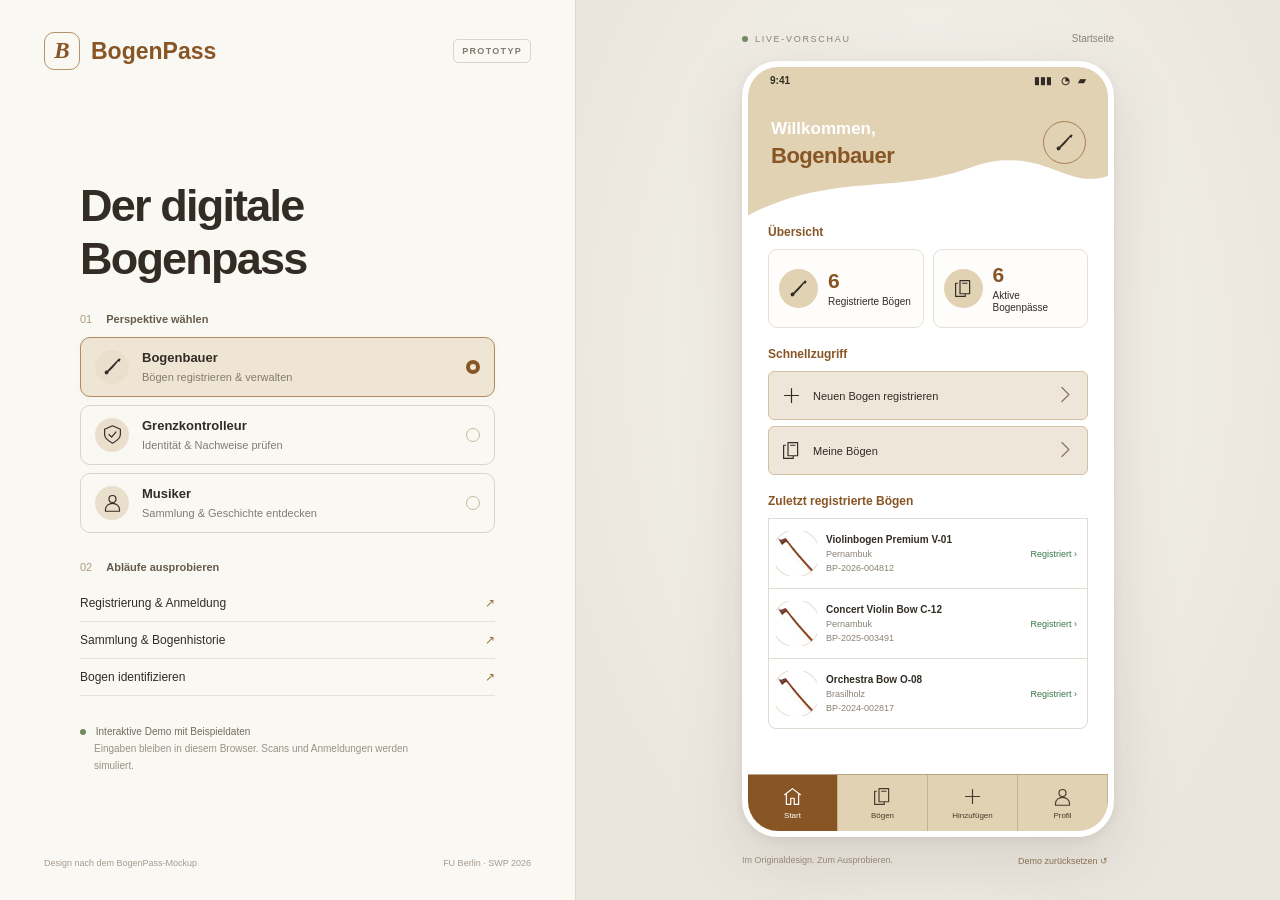
==== index.html @ 3755e8b5 "Prepare interactive mockup for GitHub Pages" ====
<!doctype html>
<html lang="de">
<head>
  <meta charset="utf-8">
  <meta name="viewport" content="width=device-width, initial-scale=1">
  <meta http-equiv="refresh" content="0; url=BogenPass_Interaktiv_04-11-2026_v0.1.html">
  <title>BogenPass – Interaktiver Prototyp</title>
</head>
<body>
  <p><a href="BogenPass_Interaktiv_04-11-2026_v0.1.html">BogenPass-Mockup öffnen</a></p>
</body>
</html>
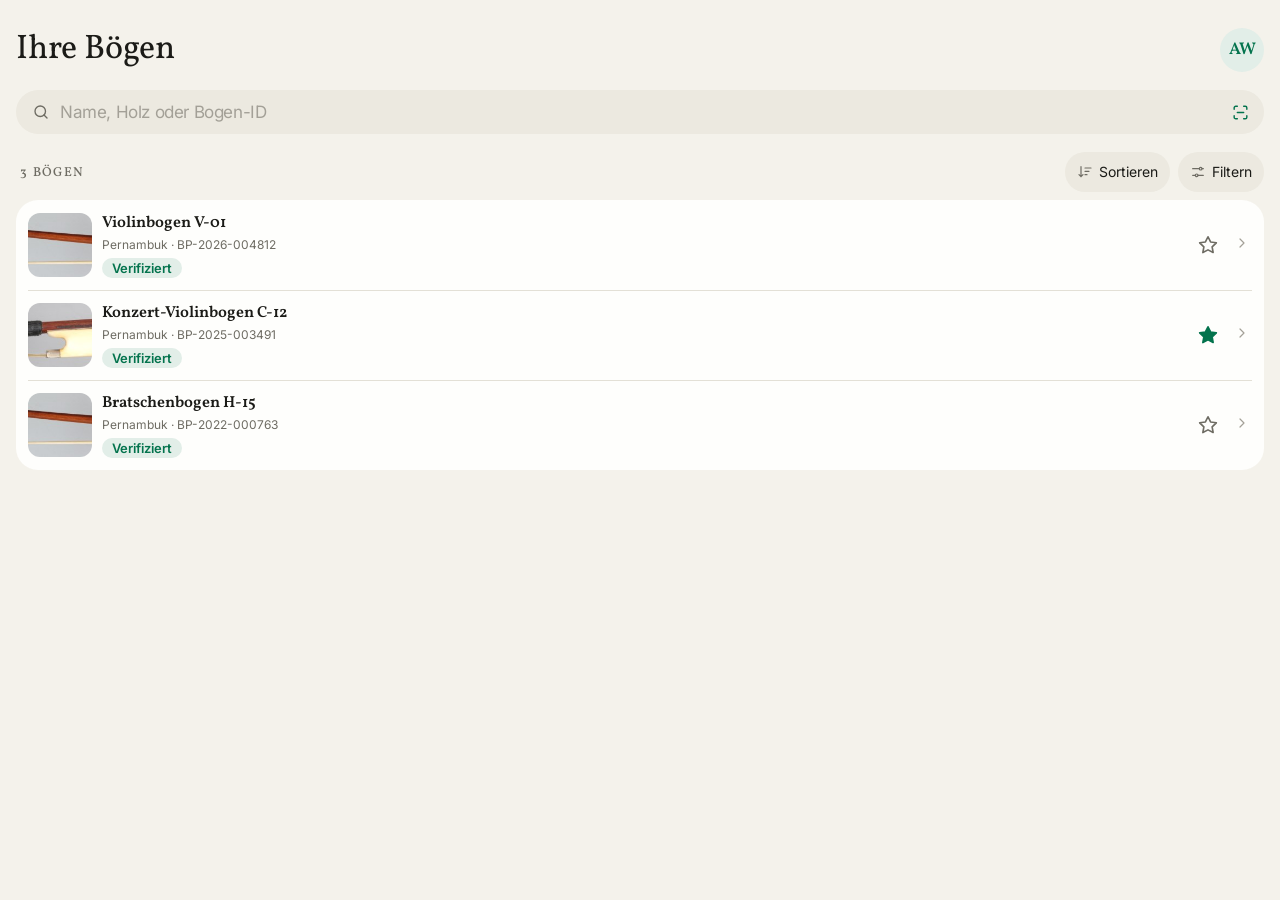
==== commit da296d2b: "Add new design" ====
--- a/index.html
+++ b/index.html
@@ -1,12 +1,30 @@
 <!doctype html>
 <html lang="de">
-<head>
-  <meta charset="utf-8">
-  <meta name="viewport" content="width=device-width, initial-scale=1">
-  <meta http-equiv="refresh" content="0; url=BogenPass_Interaktiv_04-11-2026_v0.1.html">
-  <title>BogenPass – Interaktiver Prototyp</title>
-</head>
-<body>
-  <p><a href="BogenPass_Interaktiv_04-11-2026_v0.1.html">BogenPass-Mockup öffnen</a></p>
-</body>
+  <head>
+    <meta charset="utf-8" />
+    <meta
+      name="viewport"
+      content="width=device-width, initial-scale=1, viewport-fit=cover"
+    />
+    <meta name="theme-color" content="#f4f2eb" />
+    <title>BogenPass</title>
+    <link rel="stylesheet" href="./fonts.css" />
+    <link rel="stylesheet" href="./style.css" />
+    <!-- Die Skripte werden auch über file:// in dieser Reihenfolge ausgeführt. -->
+    <script defer src="./data.js"></script>
+    <script defer src="./components.js"></script>
+    <script defer src="./bow-list.js"></script>
+    <script defer src="./onboarding.js"></script>
+    <script defer src="./passes.js"></script>
+    <script defer src="./profile.js"></script>
+    <script defer src="./control.js"></script>
+    <script defer src="./workshop.js"></script>
+    <script defer src="./overlays.js"></script>
+    <script defer src="./app.js"></script>
+  </head>
+  <body>
+    <main id="view"></main>
+    <div id="ov"></div>
+    <div id="toast" class="toast" role="status"></div>
+  </body>
 </html>
--- a/fonts.css
+++ b/fonts.css
@@ -0,0 +1,71 @@
+@font-face {
+  font-family: "Inter";
+  font-style: normal;
+  font-weight: 400;
+  font-display: swap;
+  src: url("./assets/fonts/inter.woff2") format("woff2");
+  unicode-range:
+    U+0000-00FF, U+0131, U+0152-0153, U+02BB-02BC, U+02C6, U+02DA, U+02DC,
+    U+0304, U+0308, U+0329, U+2000-206F, U+20AC, U+2122, U+2191, U+2193, U+2212,
+    U+2215, U+FEFF, U+FFFD;
+}
+
+@font-face {
+  font-family: "Inter";
+  font-style: normal;
+  font-weight: 600;
+  font-display: swap;
+  src: url("./assets/fonts/inter.woff2") format("woff2");
+  unicode-range:
+    U+0000-00FF, U+0131, U+0152-0153, U+02BB-02BC, U+02C6, U+02DA, U+02DC,
+    U+0304, U+0308, U+0329, U+2000-206F, U+20AC, U+2122, U+2191, U+2193, U+2212,
+    U+2215, U+FEFF, U+FFFD;
+}
+
+@font-face {
+  font-family: "Vollkorn";
+  font-style: italic;
+  font-weight: 400;
+  font-display: swap;
+  src: url("./assets/fonts/vollkorn-italic.woff2") format("woff2");
+  unicode-range:
+    U+0000-00FF, U+0131, U+0152-0153, U+02BB-02BC, U+02C6, U+02DA, U+02DC,
+    U+0304, U+0308, U+0329, U+2000-206F, U+20AC, U+2122, U+2191, U+2193, U+2212,
+    U+2215, U+FEFF, U+FFFD;
+}
+
+@font-face {
+  font-family: "Vollkorn";
+  font-style: normal;
+  font-weight: 400;
+  font-display: swap;
+  src: url("./assets/fonts/vollkorn.woff2") format("woff2");
+  unicode-range:
+    U+0000-00FF, U+0131, U+0152-0153, U+02BB-02BC, U+02C6, U+02DA, U+02DC,
+    U+0304, U+0308, U+0329, U+2000-206F, U+20AC, U+2122, U+2191, U+2193, U+2212,
+    U+2215, U+FEFF, U+FFFD;
+}
+
+@font-face {
+  font-family: "Vollkorn";
+  font-style: normal;
+  font-weight: 500;
+  font-display: swap;
+  src: url("./assets/fonts/vollkorn.woff2") format("woff2");
+  unicode-range:
+    U+0000-00FF, U+0131, U+0152-0153, U+02BB-02BC, U+02C6, U+02DA, U+02DC,
+    U+0304, U+0308, U+0329, U+2000-206F, U+20AC, U+2122, U+2191, U+2193, U+2212,
+    U+2215, U+FEFF, U+FFFD;
+}
+
+@font-face {
+  font-family: "Vollkorn";
+  font-style: normal;
+  font-weight: 600;
+  font-display: swap;
+  src: url("./assets/fonts/vollkorn.woff2") format("woff2");
+  unicode-range:
+    U+0000-00FF, U+0131, U+0152-0153, U+02BB-02BC, U+02C6, U+02DA, U+02DC,
+    U+0304, U+0308, U+0329, U+2000-206F, U+20AC, U+2122, U+2191, U+2193, U+2212,
+    U+2215, U+FEFF, U+FFFD;
+}
--- a/style.css
+++ b/style.css
@@ -0,0 +1,1577 @@
+:root {
+  color-scheme: light;
+  --surface: #fefefc;
+  --grouped: #f4f2eb;
+  --t1: #1b1b17;
+  --t2: #6e6c63;
+  --t3: #a3a097;
+  --sep: #e3e0d6;
+  --acc: #03734d;
+  --tint: #e2eee8;
+  --quiet: #ece9e0;
+  --danger: #b3402e;
+  --dtint: #f6e6e1;
+  --warn: #8a5a00;
+  --wtint: #f3e9d2;
+  --plate: #c9cacb;
+  --r: 22px;
+  --serif: "Vollkorn", Georgia, serif;
+  --sans: "Inter", system-ui, -apple-system, sans-serif;
+}
+* {
+  box-sizing: border-box;
+  min-width: 0;
+  -webkit-tap-highlight-color: transparent;
+}
+html,
+body {
+  height: 100%;
+}
+body {
+  margin: 0;
+  background: var(--grouped);
+  color: var(--t1);
+  font: 400 17px/22px var(--sans);
+  letter-spacing: -0.4px;
+  overflow: hidden;
+}
+button {
+  font: inherit;
+  color: inherit;
+  cursor: pointer;
+}
+:focus-visible {
+  outline: 2px solid var(--acc);
+  outline-offset: 2px;
+}
+#view,
+#ov {
+  position: absolute;
+  inset: 0;
+}
+#ov:empty {
+  display: none;
+}
+#ov {
+  z-index: 60;
+}
+.scr {
+  position: absolute;
+  inset: 0;
+  overflow-y: auto;
+  overflow-x: hidden;
+  background: var(--grouped);
+  scrollbar-width: none;
+}
+.scr::-webkit-scrollbar {
+  display: none;
+}
+.scr.white {
+  background: var(--surface);
+}
+.scr.dark {
+  background: #141410;
+}
+.enter {
+  animation: slin 0.3s cubic-bezier(0.2, 0.8, 0.2, 1);
+}
+.back {
+  animation: slback 0.3s cubic-bezier(0.2, 0.8, 0.2, 1);
+}
+@keyframes slin {
+  from {
+    transform: translateX(36px);
+    opacity: 0;
+  }
+}
+@keyframes slback {
+  from {
+    transform: translateX(-36px);
+    opacity: 0;
+  }
+}
+@keyframes up {
+  from {
+    transform: translateY(100%);
+  }
+}
+@keyframes fade {
+  from {
+    opacity: 0;
+  }
+}
+@keyframes pop {
+  from {
+    transform: scale(0.9);
+    opacity: 0;
+  }
+}
+@keyframes sweep {
+  0% {
+    top: 14%;
+  }
+  50% {
+    top: 82%;
+  }
+  100% {
+    top: 14%;
+  }
+}
+@media (prefers-reduced-motion: reduce) {
+  * {
+    animation: none !important;
+    transition: none !important;
+  }
+}
+.content {
+  padding: 8px 16px 56px;
+  display: flex;
+  flex-direction: column;
+  gap: 22px;
+}
+.nav {
+  position: absolute;
+  top: var(--safe-top);
+  left: 0;
+  right: 0;
+  height: 56px;
+  display: flex;
+  align-items: center;
+  justify-content: space-between;
+  padding: 0 16px;
+  z-index: 5;
+}
+.nav.flow {
+  position: relative;
+  top: auto;
+  margin-top: var(--safe-top);
+}
+.circ {
+  width: 44px;
+  height: 44px;
+  border-radius: 999px;
+  background: var(--surface);
+  border: 1px solid var(--sep);
+  box-shadow: 0 4px 8px rgba(28, 26, 15, 0.08);
+  display: grid;
+  place-items: center;
+  color: var(--t1);
+  padding: 0;
+  flex: none;
+}
+.circ.go {
+  background: var(--acc);
+  border-color: var(--acc);
+  color: #fff;
+}
+.navt {
+  font: 600 17px/22px var(--sans);
+  letter-spacing: -0.4px;
+}
+.eyebrow {
+  font: 500 13px/16px var(--serif);
+  letter-spacing: 1.3px;
+  text-transform: uppercase;
+  color: var(--acc);
+}
+.eyebrow.d {
+  color: var(--danger);
+}
+.eyebrow.w {
+  color: var(--warn);
+}
+.lt {
+  font: 400 34px/40px var(--serif);
+  letter-spacing: -0.2px;
+  margin: 0;
+}
+.ti {
+  font: 400 26px/32px var(--serif);
+  letter-spacing: -0.1px;
+  margin: 0;
+}
+.t3 {
+  font: 400 21px/26px var(--serif);
+}
+.hl {
+  font: 600 17px/22px var(--serif);
+}
+.callout {
+  font: 400 16px/21px var(--sans);
+  letter-spacing: -0.05px;
+  color: var(--t2);
+  margin: 0;
+}
+.fn {
+  font: 400 13px/18px var(--sans);
+  letter-spacing: 0;
+  color: var(--t2);
+}
+.sh {
+  font: 500 13px/16px var(--serif);
+  letter-spacing: 1.3px;
+  text-transform: uppercase;
+  color: var(--t2);
+  padding: 4px 16px 2px;
+}
+.center {
+  text-align: center;
+  display: flex;
+  flex-direction: column;
+  align-items: center;
+  gap: 10px;
+}
+.group {
+  display: flex;
+  flex-direction: column;
+  gap: 8px;
+}
+.card {
+  background: var(--surface);
+  border-radius: var(--r);
+  overflow: hidden;
+  display: flex;
+  flex-direction: column;
+}
+.card.bd {
+  border: 1px solid var(--sep);
+}
+.field {
+  position: relative;
+  display: flex;
+  flex-direction: column;
+  justify-content: center;
+  gap: 2px;
+  min-height: 60px;
+  padding: 10px 16px;
+}
+.field:not(:last-child)::after,
+.row:not(:last-child)::after,
+.bowrow:not(:last-child)::after {
+  content: "";
+  position: absolute;
+  left: 16px;
+  right: 0;
+  bottom: 0;
+  height: 1px;
+  background: var(--sep);
+}
+.field label {
+  font: 400 12px/16px var(--sans);
+  letter-spacing: 0;
+  color: var(--t2);
+}
+.field input,
+.field textarea,
+.field select {
+  border: 0;
+  background: none;
+  padding: 0;
+  font: 400 17px/22px var(--sans);
+  letter-spacing: -0.4px;
+  color: var(--t1);
+  outline: none;
+  width: 100%;
+  resize: none;
+  appearance: none;
+}
+.field input::placeholder,
+.field textarea::placeholder {
+  color: var(--t3);
+}
+.field:focus-within label {
+  color: var(--acc);
+}
+.field.err label {
+  color: var(--danger);
+}
+.errmsg {
+  color: var(--danger);
+  font: 400 13px/18px var(--sans);
+  letter-spacing: 0;
+  padding: 0 16px;
+  margin-top: -12px;
+}
+.btn {
+  min-height: 52px;
+  border-radius: 999px;
+  border: 0;
+  width: 100%;
+  display: flex;
+  align-items: center;
+  justify-content: center;
+  gap: 8px;
+  font: 600 17px/22px var(--sans);
+  letter-spacing: -0.4px;
+  padding: 0 24px;
+  flex: none;
+}
+.btn.pri {
+  background: var(--acc);
+  color: var(--surface);
+}
+.btn.sec {
+  background: var(--surface);
+  border: 1px solid var(--sep);
+  box-shadow: 0 2px 5px rgba(26, 23, 13, 0.06);
+  color: var(--t1);
+}
+.btn.dan {
+  background: var(--dtint);
+  color: var(--danger);
+}
+.btn.lnk {
+  background: none;
+  color: var(--acc);
+  min-height: 44px;
+}
+.btn:active,
+.row:active,
+.bowrow:active,
+.role:active {
+  opacity: 0.75;
+}
+.stack {
+  display: flex;
+  flex-direction: column;
+  gap: 12px;
+}
+.link {
+  border: 0;
+  background: none;
+  padding: 0;
+  color: var(--acc);
+  font: 400 15px/20px var(--sans);
+  letter-spacing: -0.2px;
+  min-height: 32px;
+}
+.row {
+  position: relative;
+  display: flex;
+  align-items: center;
+  gap: 14px;
+  min-height: 52px;
+  padding: 0 14px 0 16px;
+  width: 100%;
+  background: none;
+  border: 0;
+  text-align: left;
+  color: var(--t1);
+}
+.row:not(:last-child)::after {
+  left: 52px;
+}
+.row .lbl {
+  flex: 1;
+  font: 400 17px/22px var(--sans);
+  letter-spacing: -0.4px;
+}
+.row .val {
+  font: 400 17px/22px var(--sans);
+  letter-spacing: -0.4px;
+  color: var(--t2);
+  white-space: nowrap;
+  overflow: hidden;
+  text-overflow: ellipsis;
+  max-width: 60%;
+}
+.row.red {
+  color: var(--danger);
+}
+.chev {
+  color: var(--t3);
+  flex: none;
+}
+.badge {
+  display: inline-flex;
+  padding: 3px 10px;
+  border-radius: 999px;
+  font: 600 13px/18px var(--sans);
+  letter-spacing: 0;
+  background: var(--tint);
+  color: var(--acc);
+  white-space: nowrap;
+  flex: none;
+}
+.badge.d {
+  background: var(--dtint);
+  color: var(--danger);
+}
+.badge.q {
+  background: var(--quiet);
+  color: var(--t2);
+}
+.badge.w {
+  background: var(--wtint);
+  color: var(--warn);
+}
+.tile {
+  width: 44px;
+  height: 44px;
+  border-radius: 12px;
+  display: grid;
+  place-items: center;
+  background: var(--quiet);
+  flex: none;
+  color: var(--t1);
+}
+.tile.a {
+  background: var(--tint);
+  color: var(--acc);
+}
+.tile.d {
+  background: var(--dtint);
+  color: var(--danger);
+}
+.tile.w {
+  background: var(--wtint);
+  color: var(--warn);
+}
+.tile.big {
+  width: 64px;
+  height: 64px;
+  border-radius: 999px;
+}
+.avatar {
+  width: 44px;
+  height: 44px;
+  border-radius: 999px;
+  background: var(--tint);
+  color: var(--acc);
+  display: grid;
+  place-items: center;
+  font: 600 17px/22px var(--serif);
+  border: 0;
+  flex: none;
+  padding: 0;
+}
+.bowrow {
+  position: relative;
+  display: flex;
+  align-items: center;
+  gap: 14px;
+  padding: 10px 14px 10px 12px;
+  width: 100%;
+  background: none;
+  border: 0;
+  text-align: left;
+  color: var(--t1);
+}
+.bowrow:not(:last-child)::after {
+  left: 90px;
+}
+.thumb {
+  width: 64px;
+  height: 44px;
+  border-radius: 10px;
+  background: var(--plate) center/cover no-repeat;
+  flex: none;
+}
+.bowrow .tx {
+  flex: 1;
+  display: flex;
+  flex-direction: column;
+  gap: 2px;
+  overflow: hidden;
+}
+.bowrow .nm {
+  font: 600 17px/22px var(--serif);
+  letter-spacing: 0;
+  white-space: nowrap;
+  overflow: hidden;
+  text-overflow: ellipsis;
+}
+.bowrow .fn {
+  white-space: nowrap;
+  overflow: hidden;
+  text-overflow: ellipsis;
+}
+.kv {
+  display: flex;
+  justify-content: space-between;
+  gap: 12px;
+  padding: 13px 16px;
+  font: 400 15px/20px var(--sans);
+  letter-spacing: -0.2px;
+  position: relative;
+}
+.kv span:first-child {
+  color: var(--t2);
+}
+.kv span:last-child {
+  text-align: right;
+}
+.kv.ln:not(:last-child)::after {
+  content: "";
+  position: absolute;
+  left: 0;
+  right: 0;
+  bottom: 0;
+  height: 1px;
+  background: var(--sep);
+}
+.cites {
+  background: var(--tint);
+  display: flex;
+  gap: 10px;
+  align-items: center;
+  padding: 12px 16px 14px;
+  color: var(--acc);
+  font: italic 400 15px/20px var(--serif);
+  letter-spacing: 0;
+}
+.info {
+  border-radius: 18px;
+  padding: 12px 16px;
+  display: flex;
+  gap: 12px;
+  align-items: center;
+  font: 400 13px/18px var(--sans);
+  letter-spacing: 0;
+  background: var(--tint);
+  color: var(--acc);
+}
+.info.d {
+  background: var(--dtint);
+  color: var(--danger);
+}
+.info.w {
+  background: var(--wtint);
+  color: var(--warn);
+}
+.photos {
+  display: flex;
+  flex-direction: column;
+  gap: 12px;
+  padding: 16px 16px 14px;
+  border: 0;
+  background: none;
+  width: 100%;
+}
+.photo {
+  height: 110px;
+  border-radius: 12px 12px 0 0;
+  background: var(--plate) left center/cover no-repeat;
+}
+.photo.f {
+  border-radius: 0 0 12px 12px;
+  background-position: center;
+}
+.tl {
+  padding: 8px 0;
+}
+.ev {
+  display: flex;
+  gap: 14px;
+  padding: 0 16px;
+}
+.rail {
+  display: flex;
+  flex-direction: column;
+  align-items: center;
+}
+.dot {
+  width: 32px;
+  height: 32px;
+  border-radius: 999px;
+  background: var(--tint);
+  color: var(--acc);
+  display: grid;
+  place-items: center;
+  flex: none;
+}
+.dot.on {
+  background: var(--acc);
+  color: #fff;
+}
+.line {
+  flex: 1;
+  width: 1.5px;
+  background: var(--sep);
+}
+.ev:last-child .line {
+  background: transparent;
+}
+.evt {
+  padding: 4px 0 14px;
+  flex: 1;
+  display: flex;
+  flex-direction: column;
+  gap: 1px;
+}
+.evt .cap {
+  font: 400 12px/16px var(--sans);
+  letter-spacing: 0;
+  color: var(--t2);
+}
+/* Kontrollansicht des Bogenpasses */
+.control-pass {
+  position: relative;
+  display: flex;
+  flex-direction: column;
+  min-height: 100%;
+}
+.control-pass-photos {
+  padding: 18px 17px 14px;
+  gap: 13px;
+}
+.control-pass-photos .photo {
+  height: 120px;
+  border-radius: 13px 13px 0 0;
+}
+.control-pass-photos .photo.f {
+  border-radius: 0 0 13px 13px;
+}
+.pass-qr {
+  border: 0;
+  background: none;
+  padding: 22px 0 10px;
+  display: grid;
+  place-items: center;
+}
+.control-pass-details {
+  position: relative;
+  padding: 0 17px;
+}
+.control-pass-footer {
+  margin-top: auto;
+  padding-top: 24px;
+}
+.control-pass-footer .cites {
+  padding: 28px 33px 40px;
+  align-items: flex-start;
+}
+
+/* overlays */
+.scrim {
+  position: absolute;
+  inset: 0;
+  background: rgba(20, 20, 16, 0.38);
+  animation: fade 0.2s;
+}
+.scrim.clear {
+  background: transparent;
+}
+.sheet {
+  position: absolute;
+  left: 0;
+  right: 0;
+  bottom: 0;
+  background: var(--grouped);
+  border-radius: 30px 30px 0 0;
+  padding: 10px 16px 44px;
+  animation: up 0.32s cubic-bezier(0.2, 0.8, 0.2, 1);
+  max-height: 90%;
+  overflow-y: auto;
+  display: flex;
+  flex-direction: column;
+  gap: 18px;
+}
+.still .sheet,
+.still .menu {
+  animation: none;
+}
+.grab {
+  width: 36px;
+  height: 5px;
+  border-radius: 3px;
+  background: #c4c1b6;
+  margin: 0 auto;
+}
+.shead {
+  display: flex;
+  align-items: center;
+  justify-content: space-between;
+  gap: 12px;
+}
+.menu {
+  position: absolute;
+  top: calc(var(--safe-top) + 48px);
+  right: 16px;
+  width: min(290px, calc(100% - 32px));
+  background: rgba(254, 254, 252, 0.86);
+  backdrop-filter: blur(14px);
+  -webkit-backdrop-filter: blur(14px);
+  border-radius: 22px;
+  box-shadow: 0 4px 50px rgba(0, 0, 0, 0.25);
+  overflow: hidden;
+  animation: pop 0.18s ease-out;
+  transform-origin: top right;
+  display: flex;
+  flex-direction: column;
+}
+.toast {
+  position: absolute;
+  left: 16px;
+  right: 16px;
+  bottom: 44px;
+  background: #1b1b17;
+  color: #fefefc;
+  border-radius: 18px;
+  padding: 13px 16px;
+  font: 600 15px/20px var(--sans);
+  letter-spacing: -0.2px;
+  display: flex;
+  gap: 10px;
+  align-items: center;
+  z-index: 95;
+  transition:
+    transform 0.3s,
+    opacity 0.3s;
+  transform: translateY(20px);
+  opacity: 0;
+  pointer-events: none;
+}
+.toast.show {
+  transform: none;
+  opacity: 1;
+}
+/* role & upload */
+.role {
+  display: flex;
+  gap: 14px;
+  align-items: center;
+  padding: 14px 16px 14px 14px;
+  background: var(--surface);
+  border-radius: var(--r);
+  border: 1.5px solid transparent;
+  width: 100%;
+  text-align: left;
+  color: var(--t1);
+}
+.role.on {
+  border-color: var(--acc);
+}
+.role.on .tile {
+  background: var(--tint);
+  color: var(--acc);
+}
+.role .tx {
+  flex: 1;
+  display: flex;
+  flex-direction: column;
+  gap: 2px;
+}
+.radio {
+  width: 24px;
+  height: 24px;
+  border-radius: 999px;
+  border: 1.5px solid var(--t3);
+  flex: none;
+  display: grid;
+  place-items: center;
+  color: #fff;
+}
+.role.on .radio {
+  background: var(--acc);
+  border-color: var(--acc);
+}
+.upload {
+  border: 1.2px dashed var(--t3);
+  border-radius: var(--r);
+  display: flex;
+  gap: 14px;
+  align-items: center;
+  padding: 16px 16px 16px 14px;
+  background: var(--grouped);
+  width: 100%;
+  text-align: left;
+  color: var(--t1);
+}
+.upload.done {
+  border-style: solid;
+  border-color: var(--sep);
+  background: var(--surface);
+}
+.upload.err {
+  border-color: var(--danger);
+}
+.upload .tx {
+  flex: 1;
+  display: flex;
+  flex-direction: column;
+  gap: 2px;
+}
+.prog {
+  display: flex;
+  gap: 6px;
+}
+.prog i {
+  flex: 1;
+  height: 4px;
+  border-radius: 2px;
+  background: var(--sep);
+}
+.prog i.on {
+  background: var(--acc);
+}
+/* welcome */
+.wtop {
+  position: relative;
+  height: 300px;
+  flex: none;
+  background:
+    repeating-radial-gradient(
+      circle at 96% 2%,
+      transparent 0 26px,
+      rgba(255, 255, 255, 0.08) 26px 27px
+    ),
+    var(--acc);
+}
+.wtop .eyebrow {
+  position: absolute;
+  top: calc(var(--safe-top) + 46px);
+  left: 24px;
+  color: rgba(255, 255, 255, 0.85);
+  font-weight: 400;
+}
+.wcard {
+  position: absolute;
+  top: calc(var(--safe-top) + 82px);
+  left: 24px;
+  right: 24px;
+  background: var(--surface);
+  border-radius: 22px;
+  padding: 16px 18px 14px;
+  box-shadow: 0 14px 40px rgba(20, 30, 20, 0.18);
+}
+.wcard .top {
+  display: flex;
+  justify-content: space-between;
+  align-items: baseline;
+}
+.wcard .bp {
+  font: 400 13px/16px var(--serif);
+  letter-spacing: 1.3px;
+  color: var(--t2);
+}
+.wcard .id {
+  font: 600 13px/16px var(--sans);
+  letter-spacing: 0;
+}
+.wcard .mid {
+  display: flex;
+  gap: 14px;
+  margin: 10px 0 12px;
+}
+.wcard .pic {
+  width: 104px;
+  height: 104px;
+  border-radius: 12px;
+  background: var(--plate) 0 50%/260% auto no-repeat;
+  flex: none;
+}
+.wcard .k {
+  font: 400 13px/16px var(--sans);
+  letter-spacing: 0;
+  color: var(--t3);
+  margin-top: 2px;
+}
+.wcard .v {
+  font: 400 17px/22px var(--sans);
+  margin-bottom: 6px;
+}
+.wcard .ok {
+  display: flex;
+  gap: 6px;
+  align-items: center;
+  border-top: 1px solid var(--sep);
+  padding-top: 10px;
+  font: 600 13px/18px var(--sans);
+  letter-spacing: 0;
+  color: var(--acc);
+}
+.mrz {
+  font:
+    400 10.5px/15px ui-monospace,
+    Menlo,
+    monospace;
+  letter-spacing: 0.6px;
+  color: var(--t2);
+  margin-top: 8px;
+  white-space: nowrap;
+  overflow: hidden;
+}
+.stamp {
+  position: absolute;
+  right: -8px;
+  bottom: -16px;
+  width: 104px;
+  height: 104px;
+  transform: rotate(-14deg);
+  color: #2d7d5a;
+  opacity: 0.85;
+}
+.wbody {
+  padding: 104px 24px 0;
+  display: flex;
+  flex-direction: column;
+  gap: 12px;
+}
+.wbody h1 {
+  font: 400 30px/36px var(--serif);
+  margin: 0;
+}
+.wact {
+  margin-top: auto;
+  padding: 28px 24px calc(24px + env(safe-area-inset-bottom));
+  display: flex;
+  flex-direction: column;
+  gap: 12px;
+}
+/* Grenzkontrolle */
+.hero {
+  display: flex;
+  gap: 16px;
+  align-items: center;
+  background: var(--acc);
+  color: #fff;
+  border-radius: var(--r);
+  padding: 22px 18px 22px 20px;
+  border: 0;
+  text-align: left;
+  box-shadow: 0 12px 26px rgba(3, 115, 77, 0.25);
+  width: 100%;
+}
+.hero .ic {
+  width: 56px;
+  height: 56px;
+  border-radius: 999px;
+  background: #fff;
+  color: var(--acc);
+  display: grid;
+  place-items: center;
+  flex: none;
+}
+.hero .tx {
+  flex: 1;
+  display: flex;
+  flex-direction: column;
+  gap: 4px;
+}
+.hero .t3 {
+  color: #fff;
+}
+.hero .fn {
+  color: rgba(255, 255, 255, 0.85);
+}
+.stats {
+  display: grid;
+  grid-template-columns: 1fr 1fr;
+  gap: 12px;
+}
+.stat {
+  background: var(--surface);
+  border-radius: var(--r);
+  padding: 18px 16px;
+  display: flex;
+  flex-direction: column;
+  gap: 6px;
+}
+.stat .tile {
+  width: 32px;
+  height: 32px;
+  border-radius: 999px;
+}
+.stat .big {
+  font: 500 30px/36px var(--serif);
+  margin-top: 6px;
+}
+.cam .ttl {
+  color: #fff;
+}
+.camframe {
+  position: absolute;
+  left: 37px;
+  right: 37px;
+  top: clamp(90px, 24%, 210px);
+  height: clamp(120px, 26%, 210px);
+  border-radius: 22px;
+  background: #ededed url(./assets/scan.jpg) center/cover;
+}
+.cam-guide {
+  position: absolute;
+  left: 37px;
+  right: 37px;
+  top: clamp(90px, 24%, 210px);
+  max-width: 58dvh;
+  margin-inline: auto;
+}
+.cam-guide .camframe {
+  position: relative;
+  inset: auto;
+  height: auto;
+  aspect-ratio: 8 / 5;
+  background: none;
+}
+.cam-preview {
+  display: block;
+  width: 100%;
+  height: 100%;
+  border-radius: inherit;
+  overflow: hidden;
+}
+.cam-mask {
+  fill: #141410;
+  opacity: 0.38;
+}
+.cam-aligned {
+  stroke: #7af1ae;
+  stroke-width: 2;
+  stroke-linejoin: round;
+}
+.corner {
+  position: absolute;
+  width: 44px;
+  height: 44px;
+  border: 4px solid #fff;
+}
+.c1 {
+  left: -9px;
+  top: -9px;
+  border-right: 0;
+  border-bottom: 0;
+  border-radius: 24px 0 0 0;
+}
+.c2 {
+  right: -9px;
+  top: -9px;
+  border-left: 0;
+  border-bottom: 0;
+  border-radius: 0 24px 0 0;
+}
+.c3 {
+  left: -9px;
+  bottom: -9px;
+  border-right: 0;
+  border-top: 0;
+  border-radius: 0 0 0 24px;
+}
+.c4 {
+  right: -9px;
+  bottom: -9px;
+  border-left: 0;
+  border-top: 0;
+  border-radius: 0 0 24px 0;
+}
+.sweep {
+  position: absolute;
+  left: -8px;
+  right: -8px;
+  height: 2px;
+  background: #fff;
+  box-shadow: 0 0 12px #fff;
+  animation: sweep 2.2s ease-in-out infinite;
+}
+.camhint {
+  margin: 34px -21px 0;
+  text-align: center;
+  color: #fff;
+  font: 400 15px/20px var(--sans);
+}
+.camhint .fn {
+  display: block;
+  color: #aaa79f;
+  margin-top: 6px;
+}
+.busy {
+  display: inline-flex;
+  gap: 8px;
+  align-items: center;
+  background: #3a3a36;
+  color: #fff;
+  border-radius: 999px;
+  padding: 9px 16px;
+  font: 400 15px/20px var(--sans);
+}
+.shutter {
+  position: absolute;
+  left: 50%;
+  bottom: calc(28px + env(safe-area-inset-bottom));
+  margin-left: -39px;
+  width: 78px;
+  height: 78px;
+  border-radius: 999px;
+  border: 4px solid #fff;
+  background: none;
+  padding: 5px;
+}
+.shutter i {
+  display: block;
+  width: 100%;
+  height: 100%;
+  border-radius: 999px;
+  background: #fff;
+}
+.idpill {
+  position: absolute;
+  right: 20px;
+  bottom: calc(48px + env(safe-area-inset-bottom));
+  height: 38px;
+  border-radius: 999px;
+  border: 1.5px solid #fff;
+  background: none;
+  color: #fff;
+  display: flex;
+  gap: 6px;
+  align-items: center;
+  padding: 0 14px;
+  font: 600 14px/18px var(--sans);
+}
+.shutter:disabled,
+.idpill:disabled {
+  opacity: 0.35;
+  pointer-events: none;
+}
+.ressheet {
+  position: absolute;
+  left: 0;
+  right: 0;
+  top: min(230px, 30%);
+  bottom: 0;
+  background: var(--grouped);
+  border-radius: 30px 30px 0 0;
+  overflow-y: auto;
+  padding: 10px 16px 48px;
+  display: flex;
+  flex-direction: column;
+  gap: 16px;
+  animation: up 0.4s cubic-bezier(0.2, 0.8, 0.2, 1);
+  scrollbar-width: none;
+}
+/* Bogenlisten und Auswahlfelder */
+.search {
+  display: flex;
+  align-items: center;
+  gap: 8px;
+  height: 44px;
+  background: var(--quiet);
+  border-radius: 999px;
+  padding: 0 2px 0 16px;
+  color: var(--t2);
+}
+.search input {
+  flex: 1;
+  border: 0;
+  background: none;
+  outline: none;
+  font: 400 17px/22px var(--sans);
+  letter-spacing: -0.4px;
+  color: var(--t1);
+}
+.search input::placeholder {
+  color: var(--t3);
+}
+.search-camera {
+  display: grid;
+  place-items: center;
+  flex: none;
+  width: 44px;
+  height: 44px;
+  padding: 0;
+  border: 0;
+  border-radius: 50%;
+  color: var(--acc);
+  background: none;
+}
+.search-camera:focus-visible {
+  outline-offset: -3px;
+}
+.seg {
+  display: flex;
+  background: var(--quiet);
+  border-radius: 999px;
+  padding: 3px;
+}
+.seg button {
+  flex: 1;
+  min-height: 36px;
+  border-radius: 999px;
+  border: 0;
+  background: none;
+  font: 400 14px/18px var(--sans);
+  color: var(--t1);
+}
+.seg button.on {
+  background: var(--surface);
+  font-weight: 600;
+  box-shadow: 0 1px 4px rgba(0, 0, 0, 0.08);
+}
+.bow-list {
+  gap: 18px;
+}
+.bow-list-heading,
+.bow-list-toolbar,
+.bow-wood-options {
+  display: flex;
+  align-items: center;
+  gap: 8px;
+}
+.bow-list-heading {
+  justify-content: space-between;
+}
+.bow-list-toolbar .sh {
+  margin-right: auto;
+  padding-inline: 4px 0;
+}
+.bow-list-toolbar {
+  flex-wrap: wrap;
+}
+.list-pill {
+  display: inline-flex;
+  align-items: center;
+  justify-content: center;
+  gap: 6px;
+  min-height: 40px;
+  padding: 0 12px;
+  border: 0;
+  border-radius: 999px;
+  color: var(--t1);
+  background: var(--quiet);
+  font: 400 14px/18px var(--sans);
+  white-space: nowrap;
+}
+.list-pill svg {
+  flex: none;
+  color: var(--t2);
+}
+.list-pill.on,
+.list-pill.on svg {
+  color: var(--acc);
+  background: var(--tint);
+}
+.bow-list-item {
+  position: relative;
+}
+.bow-list-item + .bow-list-item::before {
+  content: "";
+  position: absolute;
+  inset: 0 12px auto;
+  border-top: 1px solid var(--sep);
+}
+.bow-list-item .bowrow {
+  gap: 10px;
+  padding-block: 12px;
+  min-height: 86px;
+}
+.bow-list-item .bowrow::after {
+  display: none;
+}
+.bow-list-item .bowrow:focus-visible,
+.bow-favorite:focus-visible {
+  outline-offset: -3px;
+}
+.bow-list-item .thumb {
+  width: clamp(52px, 15.5vw, 64px);
+  height: clamp(52px, 15.5vw, 64px);
+  border-radius: 12px;
+}
+.bow-list-item .tx {
+  align-items: flex-start;
+  padding-right: 32px;
+}
+.bow-list-item .nm,
+.bow-list-item .fn {
+  white-space: normal;
+  overflow-wrap: anywhere;
+}
+.bow-list-item .nm {
+  font-size: 16px;
+}
+.bow-list-item .fn {
+  font-size: 12px;
+}
+.bow-list-item .badge {
+  margin-top: 2px;
+  padding-block: 1px;
+}
+.bow-favorite {
+  display: grid;
+  place-items: center;
+  position: absolute;
+  top: 50%;
+  right: 34px;
+  transform: translateY(-50%);
+  width: 44px;
+  height: 44px;
+  padding: 0;
+  border: 0;
+  border-radius: 50%;
+  color: var(--t2);
+  background: transparent;
+}
+.bow-favorite[aria-pressed="true"] {
+  color: var(--acc);
+}
+.bow-favorite[aria-pressed="true"] svg {
+  fill: currentColor;
+}
+.bow-empty {
+  margin: 0;
+  padding: 24px;
+  text-align: center;
+}
+
+/* Sortier- und Filterdialoge */
+.bow-list-sheet {
+  position: fixed;
+  inset: auto 0 0;
+  width: 100%;
+  max-width: none;
+  margin: 0;
+  padding-bottom: max(14px, env(safe-area-inset-bottom));
+  border: 0;
+  gap: 14px;
+  color: var(--t1);
+}
+.bow-list-sheet:not([open]) {
+  display: none;
+}
+.bow-list-sheet::backdrop {
+  background: rgba(20, 20, 16, 0.3);
+}
+.bow-list-field {
+  margin: 0;
+  padding: 0;
+  border: 0;
+}
+.bow-list-field legend {
+  margin-bottom: 6px;
+  padding-inline: 4px;
+}
+.bow-list-field .card {
+  border: 1px solid var(--sep);
+}
+.bow-sort-option {
+  min-height: 44px;
+}
+.bow-sort-option:focus-visible {
+  outline-offset: -3px;
+}
+.bow-sort-option:not(:last-child)::after {
+  left: 16px;
+}
+.bow-sort-option::before {
+  content: "";
+  order: 1;
+  width: 19px;
+  height: 19px;
+  flex: none;
+  border: 1.5px solid var(--t3);
+  border-radius: 50%;
+}
+.bow-sort-option[aria-pressed="true"]::before {
+  border-color: var(--acc);
+  background: radial-gradient(circle, var(--acc) 50%, transparent 54%);
+}
+.bow-filter-form {
+  gap: 14px;
+}
+.bow-choice {
+  position: relative;
+  cursor: pointer;
+}
+.bow-choice input {
+  position: absolute;
+  opacity: 0;
+  inset: 0;
+  margin: 0;
+  cursor: pointer;
+}
+.bow-choice:has(input:focus-visible) {
+  outline: 2px solid var(--acc);
+  outline-offset: 2px;
+}
+.bow-verification .bow-choice {
+  display: grid;
+  place-items: center;
+  flex: 1;
+  min-height: 36px;
+  border-radius: 999px;
+  font: 400 14px/18px var(--sans);
+}
+.bow-verification .bow-choice:has(input:checked) {
+  background: var(--surface);
+  font-weight: 600;
+  box-shadow: 0 1px 4px rgba(0, 0, 0, 0.08);
+}
+.bow-favorite-filter {
+  min-height: 44px;
+  cursor: pointer;
+}
+.bow-favorite-filter svg {
+  color: var(--t2);
+}
+.bow-switch {
+  appearance: none;
+  display: flex;
+  align-items: center;
+  width: 42px;
+  height: 25px;
+  padding: 2px;
+  margin: 0;
+  border-radius: 999px;
+  background: var(--t3);
+  cursor: pointer;
+}
+.bow-switch::before {
+  content: "";
+  width: 21px;
+  height: 21px;
+  border-radius: 50%;
+  background: var(--surface);
+}
+.bow-switch:checked {
+  background: var(--acc);
+  justify-content: flex-end;
+}
+.bow-wood-options {
+  flex-wrap: wrap;
+}
+.bow-wood-options .bow-choice:has(input:checked) {
+  background: var(--tint);
+  color: var(--acc);
+  font-weight: 600;
+}
+
+/* Bogenbauer */
+.newtop {
+  height: 62px;
+  background: #1b1b17;
+}
+.newsheet .nav.flow {
+  margin-top: 0;
+}
+.photo {
+  display: block;
+}
+button.card {
+  width: 100%;
+  font: inherit;
+  letter-spacing: inherit;
+}
+.newsheet {
+  background: var(--grouped);
+  border-radius: 30px 30px 0 0;
+  margin-top: -1px;
+  min-height: calc(100% - 62px);
+  padding: 10px 0 48px;
+}
+.pics {
+  display: grid;
+  grid-template-columns: 1fr 1fr;
+  gap: 10px;
+}
+.pic {
+  display: flex;
+  flex-direction: column;
+  gap: 6px;
+  align-items: center;
+  border: 0;
+  background: none;
+  padding: 0;
+}
+.pic .img {
+  width: 100%;
+  height: 88px;
+  border-radius: 16px;
+  background: var(--plate) left center/cover no-repeat;
+}
+.pic .img.empty {
+  background: var(--surface);
+  border: 1.2px dashed var(--t3);
+  display: grid;
+  place-items: center;
+  color: var(--acc);
+}
+.pic .img.empty.err {
+  border-color: var(--danger);
+}
+.pic span {
+  font: 400 13px/18px var(--sans);
+  letter-spacing: 0;
+  display: flex;
+  gap: 4px;
+  align-items: center;
+  color: var(--t1);
+}
+.pic .empty + span {
+  color: var(--acc);
+}
+.seal {
+  position: absolute;
+  left: 50%;
+  transform: translateX(-50%);
+  top: 470px;
+  width: 242px;
+  height: 243px;
+  color: #8d8b84;
+  opacity: 0.55;
+  pointer-events: none;
+}
+.doc {
+  background: #fff;
+  border-radius: 14px;
+  border: 1px solid var(--sep);
+  padding: 20px;
+  display: flex;
+  flex-direction: column;
+  gap: 10px;
+  box-shadow: 0 6px 18px rgba(0, 0, 0, 0.06);
+}
+.demoBox {
+  border: 1.2px dashed var(--t3);
+  border-radius: var(--r);
+  padding: 14px 16px;
+  display: flex;
+  flex-direction: column;
+  gap: 10px;
+}
+.two {
+  display: grid;
+  grid-template-columns: 1fr 1fr;
+  gap: 10px;
+}
+.two .btn {
+  min-height: 44px;
+  font-size: 15px;
+  padding: 0 12px;
+}
+
+:root {
+  --safe-top: max(12px, env(safe-area-inset-top));
+}
+.welcome {
+  display: flex;
+  flex-direction: column;
+}
+.home {
+  padding-top: calc(var(--safe-top) + 16px);
+}
+.has-nav {
+  padding-top: calc(var(--safe-top) + 66px);
+}
+.settings-select {
+  min-height: 44px;
+}
+.field select.settings-select {
+  appearance: auto;
+}
+.field select.settings-select:focus-visible {
+  outline: 2px solid var(--acc);
+}
+@media (max-width: 370px) {
+  .search input {
+    font-size: 14px;
+  }
+  .wcard .pic {
+    width: 78px;
+  }
+  .idpill {
+    right: 12px;
+    padding-inline: 8px;
+  }
+  .shutter {
+    left: 43%;
+  }
+}
